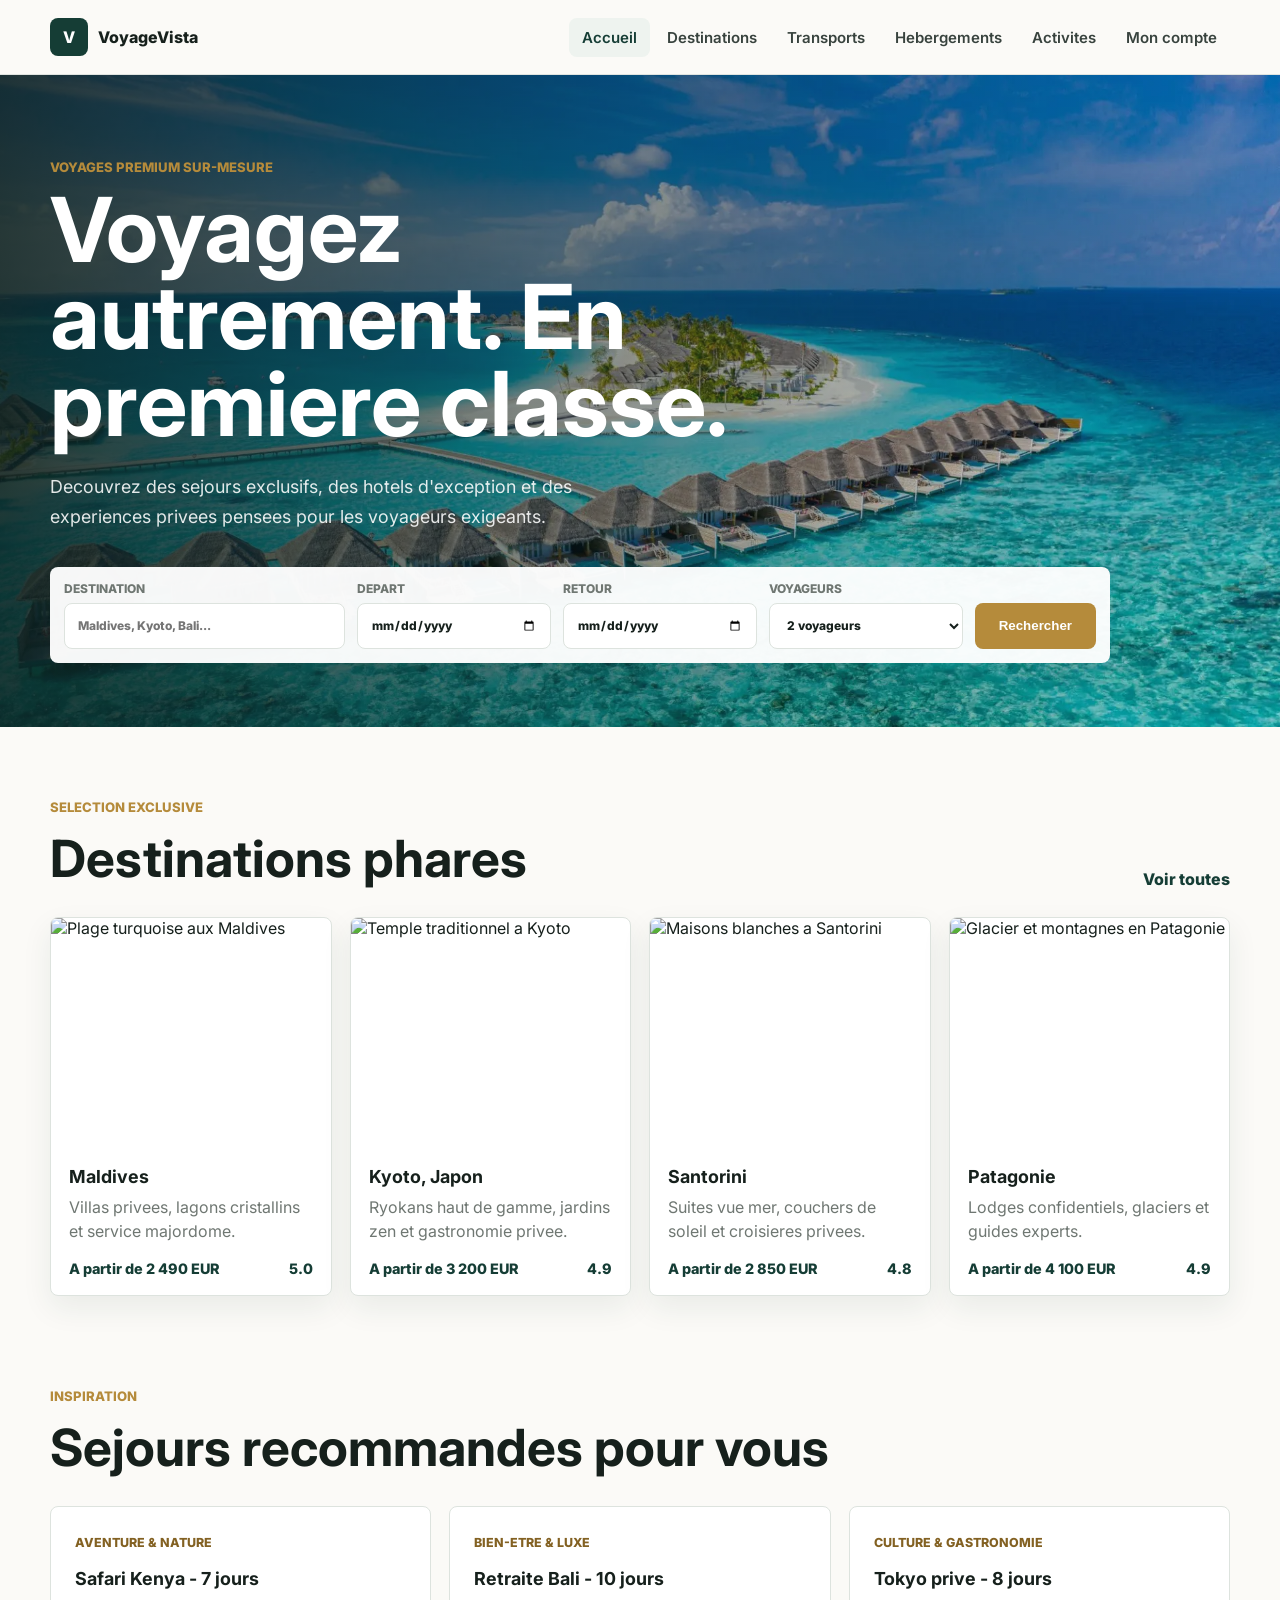
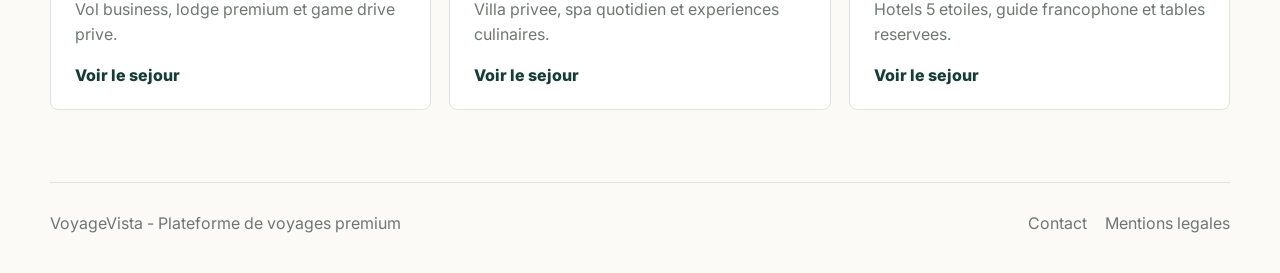
==== index.html @ 7d40e05d "frontend" ====
<!DOCTYPE html>
<html lang="fr">
<head>
  <meta charset="UTF-8">
  <meta name="viewport" content="width=device-width, initial-scale=1.0">
  <title>VoyageVista - Voyages premium</title>
  <link rel="preconnect" href="https://fonts.googleapis.com">
  <link rel="preconnect" href="https://fonts.gstatic.com" crossorigin>
  <link href="https://fonts.googleapis.com/css2?family=Inter:wght@400;500;600;700;800&display=swap" rel="stylesheet">
  <link rel="stylesheet" href="css/style.css">
</head>
<body>
  <header class="site-header">
    <nav class="navbar" aria-label="Navigation principale">
      <a class="brand" href="index.html" aria-label="Accueil VoyageVista">
        <span class="brand-mark">V</span>
        <span>VoyageVista</span>
      </a>

      <button class="menu-toggle" type="button" aria-label="Ouvrir le menu" aria-expanded="false">
        <span></span>
        <span></span>
        <span></span>
      </button>

      <ul class="nav-links">
        <li><a href="index.html" class="active">Accueil</a></li>
        <li><a href="pages/destinations.html">Destinations</a></li>
        <li><a href="pages/transports.html">Transports</a></li>
        <li><a href="pages/hebergements.html">Hebergements</a></li>
        <li><a href="pages/activites.html">Activites</a></li>
        <li><a href="pages/compte.html">Mon compte</a></li>
      </ul>
    </nav>
  </header>

  <main>
    <section class="hero" aria-labelledby="hero-title">
      <div class="hero-overlay"></div>
      <div class="hero-content">
        <p class="eyebrow">Voyages premium sur-mesure</p>
        <h1 id="hero-title">Voyagez autrement. En premiere classe.</h1>
        <p class="hero-text">
          Decouvrez des sejours exclusifs, des hotels d'exception et des experiences privees pensees pour les voyageurs exigeants.
        </p>

        <form class="search-panel" action="pages/destinations.html" method="get">
          <label>
            <span>Destination</span>
            <input type="search" name="destination" placeholder="Maldives, Kyoto, Bali..." autocomplete="off">
          </label>
          <label>
            <span>Depart</span>
            <input type="date" name="depart">
          </label>
          <label>
            <span>Retour</span>
            <input type="date" name="retour">
          </label>
          <label>
            <span>Voyageurs</span>
            <select name="voyageurs">
              <option>1 voyageur</option>
              <option selected>2 voyageurs</option>
              <option>3 voyageurs</option>
              <option>4 voyageurs</option>
            </select>
          </label>
          <button class="btn-primary" type="submit">Rechercher</button>
        </form>
      </div>
    </section>

    <section class="section destinations-preview" aria-labelledby="destinations-title">
      <div class="section-heading">
        <div>
          <p class="eyebrow">Selection exclusive</p>
          <h2 id="destinations-title">Destinations phares</h2>
        </div>
        <a class="text-link" href="pages/destinations.html">Voir toutes</a>
      </div>

      <div class="destination-grid">
        <article class="destination-card">
          <img src="https://images.unsplash.com/photo-1514282401047-d79a71a590e8?auto=format&fit=crop&w=900&q=80" alt="Plage turquoise aux Maldives">
          <div class="card-content">
            <h3>Maldives</h3>
            <p>Villas privees, lagons cristallins et service majordome.</p>
            <div class="card-meta">
              <span>A partir de 2 490 EUR</span>
              <span>5.0</span>
            </div>
          </div>
        </article>

        <article class="destination-card">
          <img src="https://images.unsplash.com/photo-1493976040374-85c8e12f0c0e?auto=format&fit=crop&w=900&q=80" alt="Temple traditionnel a Kyoto">
          <div class="card-content">
            <h3>Kyoto, Japon</h3>
            <p>Ryokans haut de gamme, jardins zen et gastronomie privee.</p>
              <div class="card-meta">
              <span>A partir de 3 200 EUR</span>
              <span>4.9</span>
            </div>
          </div>
        </article>

        <article class="destination-card">
          <img src="https://images.unsplash.com/photo-1570077188670-e3a8d69ac5ff?auto=format&fit=crop&w=900&q=80" alt="Maisons blanches a Santorini">
          <div class="card-content">
            <h3>Santorini</h3>
            <p>Suites vue mer, couchers de soleil et croisieres privees.</p>
            <div class="card-meta">
              <span>A partir de 2 850 EUR</span>
              <span>4.8</span>
            </div>
          </div>
        </article>

        <article class="destination-card">
          <img src="https://images.unsplash.com/photo-1736390739590-72fccb016af0?auto=format&fit=crop&w=900&q=80" alt="Glacier et montagnes en Patagonie">
          <div class="card-content">
            <h3>Patagonie</h3>
            <p>Lodges confidentiels, glaciers et guides experts.</p>
            <div class="card-meta">
              <span>A partir de 4 100 EUR</span>
              <span>4.9</span>
            </div>
          </div>
        </article>
      </div>
    </section>

    <section class="section stays-section" aria-labelledby="stays-title">
      <div class="section-heading">
        <div>
          <p class="eyebrow">Inspiration</p>
          <h2 id="stays-title">Sejours recommandes pour vous</h2>
        </div>
      </div>

      <div class="stay-list">
        <article class="stay-item">
          <span class="stay-tag">Aventure & nature</span>
          <h3>Safari Kenya - 7 jours</h3>
          <p>Vol business, lodge premium et game drive prive.</p>
          <a href="pages/destinations.html">Voir le sejour</a>
        </article>
        <article class="stay-item">
          <span class="stay-tag">Bien-etre & luxe</span>
          <h3>Retraite Bali - 10 jours</h3>
          <p>Villa privee, spa quotidien et experiences culinaires.</p>
          <a href="pages/destinations.html">Voir le sejour</a>
        </article>
        <article class="stay-item">
          <span class="stay-tag">Culture & gastronomie</span>
          <h3>Tokyo prive - 8 jours</h3>
          <p>Hotels 5 etoiles, guide francophone et tables reservees.</p>
          <a href="pages/destinations.html">Voir le sejour</a>
        </article>
      </div>
    </section>
  </main>

  <footer class="site-footer">
    <p>VoyageVista - Plateforme de voyages premium</p>
    <div>
      <a href="#">Contact</a>
      <a href="#">Mentions legales</a>
    </div>
  </footer>

  <script src="js/script.js"></script>
</body>
</html>
---- css/style.css ----
:root {
  --ink: #16201c;
  --muted: #6f7772;
  --line: #dde3de;
  --paper: #fbfaf7;
  --white: #ffffff;
  --gold: #b58b3b;
  --gold-dark: #836122;
  --forest: #153d35;
  --mist: #eef3ef;
  --shadow: 0 18px 50px rgba(16, 35, 29, 0.16);
}

* {
  box-sizing: border-box;
}

body {
  margin: 0;
  font-family: "Inter", Arial, sans-serif;
  color: var(--ink);
  background: var(--paper);
}

a {
  color: inherit;
  text-decoration: none;
}

img {
  display: block;
  width: 100%;
}

.site-header {
  position: sticky;
  top: 0;
  z-index: 20;
  background: rgba(251, 250, 247, 0.92);
  border-bottom: 1px solid rgba(221, 227, 222, 0.9);
  backdrop-filter: blur(16px);
}

.navbar {
  width: min(1180px, calc(100% - 32px));
  min-height: 74px;
  margin: 0 auto;
  display: flex;
  align-items: center;
  justify-content: space-between;
  gap: 24px;
}

.brand {
  display: inline-flex;
  align-items: center;
  gap: 10px;
  font-weight: 800;
  letter-spacing: 0;
}

.brand-mark {
  width: 38px;
  height: 38px;
  display: grid;
  place-items: center;
  color: var(--white);
  background: var(--forest);
  border-radius: 8px;
}

.nav-links {
  display: flex;
  align-items: center;
  gap: 4px;
  margin: 0;
  padding: 0;
  list-style: none;
}

.nav-links a {
  display: block;
  padding: 10px 13px;
  border-radius: 8px;
  color: #38433e;
  font-size: 0.94rem;
  font-weight: 600;
}

.nav-links a:hover,
.nav-links a.active {
  color: var(--forest);
  background: var(--mist);
}

.menu-toggle {
  display: none;
  width: 42px;
  height: 42px;
  border: 1px solid var(--line);
  border-radius: 8px;
  background: var(--white);
}

.menu-toggle span {
  display: block;
  width: 18px;
  height: 2px;
  margin: 4px auto;
  background: var(--ink);
}

.hero {
  position: relative;
  min-height: 650px;
  display: flex;
  align-items: center;
  overflow: hidden;
  background:
    linear-gradient(90deg, rgba(12, 31, 27, 0.86), rgba(12, 31, 27, 0.44), rgba(12, 31, 27, 0.12)),
    url("../images/hero-voyagevista.png") center/cover;
}

.hero-content {
  position: relative;
  width: min(1180px, calc(100% - 32px));
  margin: 0 auto;
  padding: 84px 0 64px;
  color: var(--white);
}

.eyebrow {
  margin: 0 0 12px;
  color: var(--gold);
  font-size: 0.82rem;
  font-weight: 800;
  text-transform: uppercase;
  letter-spacing: 0;
}

.hero h1 {
  max-width: 760px;
  margin: 0;
  font-size: clamp(2.6rem, 7vw, 5.8rem);
  line-height: 0.97;
  letter-spacing: 0;
}

.hero-text {
  max-width: 610px;
  margin: 24px 0 34px;
  color: rgba(255, 255, 255, 0.88);
  font-size: 1.12rem;
  line-height: 1.7;
}

.search-panel {
  width: min(1060px, 100%);
  display: grid;
  grid-template-columns: 1.45fr 1fr 1fr 1fr auto;
  gap: 12px;
  padding: 14px;
  background: rgba(255, 255, 255, 0.96);
  border-radius: 8px;
  box-shadow: var(--shadow);
}

.search-panel label {
  display: grid;
  gap: 7px;
  color: var(--muted);
  font-size: 0.75rem;
  font-weight: 800;
  text-transform: uppercase;
  letter-spacing: 0;
}

.search-panel input,
.search-panel select {
  width: 100%;
  min-height: 46px;
  border: 1px solid var(--line);
  border-radius: 8px;
  padding: 0 13px;
  color: var(--ink);
  background: var(--white);
  font: inherit;
}

.btn-primary {
  align-self: end;
  min-height: 46px;
  border: 0;
  border-radius: 8px;
  padding: 0 24px;
  color: var(--white);
  background: var(--gold);
  font-weight: 800;
  cursor: pointer;
}

.btn-primary:hover {
  background: var(--gold-dark);
}

.section {
  width: min(1180px, calc(100% - 32px));
  margin: 0 auto;
  padding: 72px 0;
}

.section-heading {
  display: flex;
  align-items: end;
  justify-content: space-between;
  gap: 20px;
  margin-bottom: 28px;
}

.section-heading h2 {
  margin: 0;
  font-size: clamp(2rem, 4vw, 3.2rem);
  letter-spacing: 0;
}

.text-link {
  color: var(--forest);
  font-weight: 800;
}

.destination-grid {
  display: grid;
  grid-template-columns: repeat(4, minmax(0, 1fr));
  gap: 18px;
}

.destination-card {
  overflow: hidden;
  border: 1px solid var(--line);
  border-radius: 8px;
  background: var(--white);
  box-shadow: 0 12px 30px rgba(21, 61, 53, 0.08);
}

.destination-card img {
  height: 230px;
  object-fit: cover;
}

.card-content {
  padding: 18px;
}

.card-content h3,
.stay-item h3 {
  margin: 0 0 8px;
  font-size: 1.12rem;
}

.card-content p,
.stay-item p {
  margin: 0;
  color: var(--muted);
  line-height: 1.55;
}

.card-meta {
  display: flex;
  justify-content: space-between;
  gap: 12px;
  margin-top: 16px;
  color: var(--forest);
  font-size: 0.9rem;
  font-weight: 800;
}

.stays-section {
  padding-top: 20px;
}

.stay-list {
  display: grid;
  grid-template-columns: repeat(3, minmax(0, 1fr));
  gap: 18px;
}

.stay-item {
  padding: 24px;
  border: 1px solid var(--line);
  border-radius: 8px;
  background: var(--white);
}

.stay-tag {
  display: inline-block;
  margin-bottom: 18px;
  color: var(--gold-dark);
  font-size: 0.78rem;
  font-weight: 800;
  text-transform: uppercase;
}

.stay-item a {
  display: inline-block;
  margin-top: 18px;
  color: var(--forest);
  font-weight: 800;
}

.site-footer {
  width: min(1180px, calc(100% - 32px));
  margin: 0 auto;
  padding: 30px 0 40px;
  display: flex;
  justify-content: space-between;
  gap: 20px;
  color: var(--muted);
  border-top: 1px solid var(--line);
}

.site-footer p {
  margin: 0;
}

.site-footer div {
  display: flex;
  gap: 18px;
}

.page-hero {
  width: min(1180px, calc(100% - 32px));
  margin: 0 auto;
  padding: 64px 0 34px;
}

.compact-hero {
  display: grid;
  grid-template-columns: minmax(0, 1fr) minmax(320px, 420px);
  align-items: end;
  gap: 36px;
}

.page-hero h1 {
  max-width: 780px;
  margin: 0;
  font-size: clamp(2.4rem, 5vw, 4.8rem);
  line-height: 1;
}

.page-hero p:not(.eyebrow) {
  max-width: 650px;
  margin: 18px 0 0;
  color: var(--muted);
  font-size: 1.05rem;
  line-height: 1.7;
}

.mini-search {
  display: grid;
  gap: 12px;
  padding: 14px;
  border: 1px solid var(--line);
  border-radius: 8px;
  background: var(--white);
  box-shadow: 0 12px 30px rgba(21, 61, 53, 0.08);
}

.mini-search label,
.sort-select {
  display: grid;
  gap: 7px;
  color: var(--muted);
  font-size: 0.75rem;
  font-weight: 800;
  text-transform: uppercase;
}

.mini-search input,
.sort-select select {
  min-height: 46px;
  border: 1px solid var(--line);
  border-radius: 8px;
  padding: 0 13px;
  color: var(--ink);
  background: var(--white);
  font: inherit;
}

.catalog-layout {
  width: min(1180px, calc(100% - 32px));
  margin: 0 auto;
  padding: 34px 0 72px;
  display: grid;
  grid-template-columns: 280px minmax(0, 1fr);
  gap: 26px;
  align-items: start;
}

.filters-panel {
  position: sticky;
  top: 94px;
  padding: 22px;
  border: 1px solid var(--line);
  border-radius: 8px;
  background: var(--white);
}

.filters-title {
  display: flex;
  align-items: center;
  justify-content: space-between;
  gap: 12px;
  margin-bottom: 20px;
}

.filters-title h2 {
  margin: 0;
  font-size: 1.25rem;
}

.filters-title button {
  border: 0;
  color: var(--gold-dark);
  background: transparent;
  font-weight: 800;
  cursor: pointer;
}

.filter-group {
  padding: 18px 0;
  border-top: 1px solid var(--line);
}

.filter-group h3 {
  margin: 0 0 12px;
  font-size: 0.9rem;
}

.filter-group label {
  display: flex;
  align-items: center;
  gap: 9px;
  min-height: 34px;
  color: var(--muted);
  font-weight: 600;
}

.filter-group input {
  accent-color: var(--forest);
}

.results-toolbar {
  display: flex;
  align-items: end;
  justify-content: space-between;
  gap: 18px;
  margin-bottom: 22px;
}

.results-toolbar h2 {
  margin: 0;
  font-size: clamp(1.8rem, 4vw, 3rem);
}

.featured-destination {
  display: grid;
  grid-template-columns: minmax(0, 0.95fr) minmax(300px, 0.7fr);
  overflow: hidden;
  margin-bottom: 22px;
  border: 1px solid var(--line);
  border-radius: 8px;
  background: var(--white);
  box-shadow: var(--shadow);
}

.featured-image,
.featured-photo,
.catalog-visual {
  min-height: 260px;
  background:
    linear-gradient(135deg, rgba(21, 61, 53, 0.08), rgba(181, 139, 59, 0.18)),
    url("../images/hero-voyagevista.png") center/cover;
}

.featured-photo {
  width: 100%;
  height: 100%;
  object-fit: cover;
}

.featured-content {
  padding: 32px;
}

.featured-content h3 {
  margin: 0 0 12px;
  font-size: clamp(1.8rem, 3vw, 2.6rem);
}

.featured-content p {
  margin: 0;
  color: var(--muted);
  line-height: 1.65;
}

.feature-details {
  display: flex;
  flex-wrap: wrap;
  gap: 10px;
  margin: 22px 0;
}

.feature-details span {
  padding: 8px 10px;
  border-radius: 8px;
  color: var(--forest);
  background: var(--mist);
  font-size: 0.85rem;
  font-weight: 800;
}

.btn-secondary {
  display: inline-flex;
  align-items: center;
  justify-content: center;
  min-height: 44px;
  padding: 0 18px;
  border: 1px solid var(--forest);
  border-radius: 8px;
  color: var(--forest);
  font-weight: 800;
}

.catalog-grid {
  display: grid;
  grid-template-columns: repeat(3, minmax(0, 1fr));
  gap: 18px;
}

.catalog-card {
  overflow: hidden;
  border: 1px solid var(--line);
  border-radius: 8px;
  background: var(--white);
}

.catalog-visual,
.catalog-photo {
  min-height: 180px;
}

.catalog-photo {
  width: 100%;
  height: 180px;
  object-fit: cover;
}

.catalog-card-body {
  padding: 18px;
}

.rating {
  margin-bottom: 10px;
  color: var(--gold-dark);
  font-size: 0.82rem;
  font-weight: 800;
}

.catalog-card h3 {
  margin: 0 0 8px;
  font-size: 1.12rem;
}

.catalog-card p {
  margin: 0;
  min-height: 72px;
  color: var(--muted);
  line-height: 1.55;
}

.catalog-card a {
  display: inline-block;
  margin-top: 16px;
  color: var(--forest);
  font-weight: 800;
}

.pagination {
  display: flex;
  justify-content: center;
  gap: 8px;
  margin-top: 30px;
}

.pagination button {
  min-width: 42px;
  min-height: 42px;
  border: 1px solid var(--line);
  border-radius: 8px;
  color: var(--ink);
  background: var(--white);
  font-weight: 800;
  cursor: pointer;
}

.pagination button.active,
.pagination button:hover {
  color: var(--white);
  border-color: var(--forest);
  background: var(--forest);
}

.detail-hero {
  min-height: 520px;
  display: flex;
  align-items: end;
  background:
    linear-gradient(90deg, rgba(12, 31, 27, 0.84), rgba(12, 31, 27, 0.46), rgba(12, 31, 27, 0.14)),
    url("https://images.unsplash.com/photo-1769389352398-f7b694034eb5?auto=format&fit=crop&w=1800&q=80") center/cover;
}

.detail-hero-copy {
  width: min(1180px, calc(100% - 32px));
  margin: 0 auto;
  padding: 90px 0 58px;
  color: var(--white);
}

.breadcrumb {
  display: inline-block;
  margin-bottom: 26px;
  color: rgba(255, 255, 255, 0.82);
  font-weight: 700;
}

.detail-hero h1 {
  max-width: 780px;
  margin: 0;
  font-size: clamp(2.6rem, 6vw, 5.2rem);
  line-height: 0.98;
}

.detail-hero p:not(.eyebrow) {
  max-width: 650px;
  margin: 22px 0 0;
  color: rgba(255, 255, 255, 0.88);
  font-size: 1.08rem;
  line-height: 1.7;
}

.hero-badges {
  display: flex;
  flex-wrap: wrap;
  gap: 10px;
  margin-top: 28px;
}

.hero-badges span {
  padding: 9px 12px;
  border: 1px solid rgba(255, 255, 255, 0.22);
  border-radius: 8px;
  color: var(--white);
  background: rgba(255, 255, 255, 0.12);
  font-size: 0.9rem;
  font-weight: 800;
  backdrop-filter: blur(10px);
}

.detail-layout {
  width: min(1180px, calc(100% - 32px));
  margin: 0 auto;
  padding: 42px 0 78px;
  display: grid;
  grid-template-columns: minmax(0, 1fr) 340px;
  gap: 28px;
  align-items: start;
}

.detail-main {
  display: grid;
  gap: 28px;
}

.gallery-grid {
  display: grid;
  grid-template-columns: 1.4fr 0.8fr;
  grid-template-rows: repeat(2, 210px);
  gap: 12px;
}

.gallery-grid img {
  height: 100%;
  object-fit: cover;
  border-radius: 8px;
}

.gallery-large {
  grid-row: 1 / 3;
}

.detail-section {
  padding: 30px;
  border: 1px solid var(--line);
  border-radius: 8px;
  background: var(--white);
}

.detail-section h2 {
  margin: 0 0 14px;
  font-size: clamp(1.7rem, 3vw, 2.5rem);
}

.detail-section > p:not(.eyebrow) {
  margin: 0;
  color: var(--muted);
  line-height: 1.75;
}

.included-grid,
.option-grid {
  display: grid;
  grid-template-columns: repeat(3, minmax(0, 1fr));
  gap: 14px;
}

.included-grid article,
.option-card {
  padding: 18px;
  border: 1px solid var(--line);
  border-radius: 8px;
  background: var(--paper);
}

.included-grid h3,
.option-card h3 {
  margin: 0 0 8px;
  font-size: 1rem;
}

.included-grid p,
.option-card p {
  margin: 0;
  color: var(--muted);
  line-height: 1.55;
}

.timeline {
  display: grid;
  gap: 12px;
}

.timeline div {
  display: grid;
  grid-template-columns: 120px minmax(0, 1fr);
  gap: 18px;
  padding: 16px 0;
  border-top: 1px solid var(--line);
}

.timeline span,
.option-card span {
  color: var(--gold-dark);
  font-size: 0.82rem;
  font-weight: 800;
  text-transform: uppercase;
}

.timeline p {
  margin: 0;
  color: var(--muted);
  line-height: 1.55;
}

.booking-panel {
  position: sticky;
  top: 94px;
  padding: 24px;
  border: 1px solid var(--line);
  border-radius: 8px;
  background: var(--white);
  box-shadow: var(--shadow);
}

.booking-panel h2 {
  margin: 0 0 18px;
  font-size: 1.6rem;
}

.price-box {
  display: grid;
  gap: 4px;
  margin-bottom: 22px;
  padding: 18px;
  border-radius: 8px;
  color: var(--forest);
  background: var(--mist);
}

.price-box span {
  color: var(--muted);
  font-size: 0.85rem;
  font-weight: 700;
}

.price-box strong {
  font-size: 2rem;
}

.booking-form {
  display: grid;
  gap: 14px;
}

.booking-form label {
  display: grid;
  gap: 7px;
  color: var(--muted);
  font-size: 0.75rem;
  font-weight: 800;
  text-transform: uppercase;
}

.booking-form input,
.booking-form select {
  min-height: 46px;
  border: 1px solid var(--line);
  border-radius: 8px;
  padding: 0 13px;
  color: var(--ink);
  background: var(--white);
  font: inherit;
}

.booking-note {
  margin-top: 18px;
  padding-top: 18px;
  border-top: 1px solid var(--line);
}

.booking-note strong {
  color: var(--forest);
}

.booking-note p {
  margin: 8px 0 0;
  color: var(--muted);
  line-height: 1.55;
}

.transport-hero {
  min-height: 460px;
  display: flex;
  align-items: center;
  background:
    linear-gradient(90deg, rgba(12, 31, 27, 0.86), rgba(12, 31, 27, 0.42), rgba(12, 31, 27, 0.08)),
    url("https://images.unsplash.com/photo-1436491865332-7a61a109cc05?auto=format&fit=crop&w=1800&q=80") center/cover;
}

.transport-hero-copy {
  width: min(1180px, calc(100% - 32px));
  margin: 0 auto;
  color: var(--white);
}

.transport-hero h1 {
  max-width: 780px;
  margin: 0;
  font-size: clamp(2.5rem, 6vw, 5rem);
  line-height: 0.98;
}

.transport-hero p:not(.eyebrow) {
  max-width: 640px;
  margin: 22px 0 0;
  color: rgba(255, 255, 255, 0.88);
  font-size: 1.08rem;
  line-height: 1.7;
}

.transport-search-section {
  width: min(1180px, calc(100% - 32px));
  margin: -42px auto 0;
  position: relative;
  z-index: 2;
}

.transport-search {
  display: grid;
  grid-template-columns: repeat(5, minmax(0, 1fr)) auto;
  gap: 12px;
  padding: 14px;
  border: 1px solid var(--line);
  border-radius: 8px;
  background: rgba(255, 255, 255, 0.98);
  box-shadow: var(--shadow);
}

.transport-search label {
  display: grid;
  gap: 7px;
  color: var(--muted);
  font-size: 0.75rem;
  font-weight: 800;
  text-transform: uppercase;
}

.transport-search input,
.transport-search select {
  min-height: 46px;
  border: 1px solid var(--line);
  border-radius: 8px;
  padding: 0 13px;
  color: var(--ink);
  background: var(--white);
  font: inherit;
}

.transport-layout {
  width: min(1180px, calc(100% - 32px));
  margin: 0 auto;
  padding: 54px 0 78px;
  display: grid;
  grid-template-columns: 280px minmax(0, 1fr);
  gap: 26px;
  align-items: start;
}

.transport-card {
  display: grid;
  grid-template-columns: minmax(0, 1fr) 230px;
  gap: 24px;
  align-items: center;
  margin-bottom: 16px;
  padding: 24px;
  border: 1px solid var(--line);
  border-radius: 8px;
  background: var(--white);
}

.transport-card.recommended {
  border-color: rgba(181, 139, 59, 0.55);
  box-shadow: var(--shadow);
}

.transport-main h3 {
  margin: 0 0 10px;
  font-size: 1.45rem;
}

.transport-main p {
  margin: 0;
  color: var(--muted);
  line-height: 1.55;
}

.route-line {
  display: grid;
  grid-template-columns: 1fr auto 1fr;
  align-items: center;
  gap: 14px;
  margin-top: 22px;
  color: var(--forest);
  font-weight: 800;
}

.route-line strong {
  padding: 8px 12px;
  border-radius: 8px;
  background: var(--mist);
  font-size: 0.9rem;
}

.route-line span:last-child {
  text-align: right;
}

.transport-side {
  display: grid;
  gap: 12px;
  justify-items: end;
  text-align: right;
}

.transport-side strong {
  color: var(--forest);
  font-size: 1.8rem;
}

.transport-type {
  color: var(--muted);
  font-weight: 800;
}

.experience-hero,
.account-hero {
  min-height: 430px;
  display: flex;
  align-items: center;
}

.experience-hero {
  background:
    linear-gradient(90deg, rgba(12, 31, 27, 0.86), rgba(12, 31, 27, 0.36), rgba(12, 31, 27, 0.08)),
    url("https://images.unsplash.com/photo-1414235077428-338989a2e8c0?auto=format&fit=crop&w=1800&q=80") center/cover;
}

.account-hero {
  background:
    linear-gradient(90deg, rgba(12, 31, 27, 0.88), rgba(12, 31, 27, 0.48), rgba(12, 31, 27, 0.12)),
    url("https://images.unsplash.com/photo-1497366754035-f200968a6e72?auto=format&fit=crop&w=1800&q=80") center/cover;
}

.experience-hero-copy,
.account-hero > div {
  width: min(1180px, calc(100% - 32px));
  margin: 0 auto;
  color: var(--white);
}

.experience-hero h1,
.account-hero h1 {
  max-width: 790px;
  margin: 0;
  font-size: clamp(2.5rem, 6vw, 5rem);
  line-height: 0.98;
}

.experience-hero p:not(.eyebrow),
.account-hero p:not(.eyebrow) {
  max-width: 640px;
  margin: 22px 0 0;
  color: rgba(255, 255, 255, 0.88);
  font-size: 1.08rem;
  line-height: 1.7;
}

.experience-grid {
  display: grid;
  grid-template-columns: repeat(3, minmax(0, 1fr));
  gap: 18px;
}

.experience-card {
  overflow: hidden;
  border: 1px solid var(--line);
  border-radius: 8px;
  background: var(--white);
}

.experience-card img {
  height: 190px;
  object-fit: cover;
}

.experience-card div {
  padding: 18px;
}

.experience-card h3 {
  margin: 0 0 8px;
  font-size: 1.15rem;
}

.experience-card p {
  margin: 0 0 16px;
  color: var(--muted);
  line-height: 1.55;
}

.experience-card strong {
  color: var(--forest);
  font-size: 1.25rem;
}

.large-experience {
  grid-column: span 2;
  display: grid;
  grid-template-columns: minmax(0, 1.05fr) minmax(280px, 0.8fr);
}

.large-experience img {
  height: 100%;
}

.role-section {
  width: min(1180px, calc(100% - 32px));
  margin: -54px auto 0;
  position: relative;
  z-index: 2;
  display: grid;
  grid-template-columns: repeat(3, minmax(0, 1fr));
  gap: 18px;
}

.role-card {
  padding: 24px;
  border: 1px solid var(--line);
  border-radius: 8px;
  background: var(--white);
  box-shadow: 0 12px 30px rgba(21, 61, 53, 0.08);
}

.role-card.selected {
  border-color: rgba(181, 139, 59, 0.65);
  box-shadow: var(--shadow);
}

.role-card span,
.dashboard-card span {
  color: var(--gold-dark);
  font-size: 0.78rem;
  font-weight: 800;
  text-transform: uppercase;
}

.role-card h2 {
  margin: 12px 0 8px;
  font-size: 1.3rem;
}

.role-card p {
  margin: 0;
  color: var(--muted);
  line-height: 1.55;
}

.account-layout {
  width: min(1180px, calc(100% - 32px));
  margin: 0 auto;
  padding: 50px 0 78px;
  display: grid;
  grid-template-columns: 340px minmax(0, 1fr);
  gap: 28px;
  align-items: start;
}

.login-panel {
  position: sticky;
  top: 94px;
  display: grid;
  gap: 14px;
  padding: 24px;
  border: 1px solid var(--line);
  border-radius: 8px;
  background: var(--white);
  box-shadow: var(--shadow);
}

.login-panel h2 {
  margin: 0;
  font-size: 1.6rem;
}

.login-panel label {
  display: grid;
  gap: 7px;
  color: var(--muted);
  font-size: 0.75rem;
  font-weight: 800;
  text-transform: uppercase;
}

.login-panel input {
  min-height: 46px;
  border: 1px solid var(--line);
  border-radius: 8px;
  padding: 0 13px;
  color: var(--ink);
  background: var(--white);
  font: inherit;
}

.login-panel a {
  color: var(--forest);
  font-weight: 800;
  text-align: center;
}

.dashboard-grid {
  display: grid;
  grid-template-columns: repeat(2, minmax(0, 1fr));
  gap: 18px;
}

.dashboard-card,
.management-grid article {
  padding: 22px;
  border: 1px solid var(--line);
  border-radius: 8px;
  background: var(--white);
}

.dashboard-card h3 {
  margin: 12px 0 8px;
  font-size: 1.45rem;
}

.dashboard-card p,
.management-grid p {
  margin: 0;
  color: var(--muted);
  line-height: 1.55;
}

.management-grid {
  display: grid;
  grid-template-columns: repeat(2, minmax(0, 1fr));
  gap: 18px;
  margin-top: 18px;
}

.management-grid h3 {
  margin: 0 0 8px;
}

.management-grid a {
  display: inline-block;
  margin-top: 16px;
  color: var(--forest);
  font-weight: 800;
}

@media (max-width: 980px) {
  .menu-toggle {
    display: block;
  }

  .nav-links {
    position: absolute;
    top: 74px;
    left: 16px;
    right: 16px;
    display: none;
    flex-direction: column;
    align-items: stretch;
    padding: 10px;
    background: var(--white);
    border: 1px solid var(--line);
    border-radius: 8px;
    box-shadow: var(--shadow);
  }

  .nav-links.open {
    display: flex;
  }

  .search-panel {
    grid-template-columns: repeat(2, minmax(0, 1fr));
  }

  .btn-primary {
    grid-column: 1 / -1;
  }

  .destination-grid,
  .stay-list,
  .catalog-grid {
    grid-template-columns: repeat(2, minmax(0, 1fr));
  }

  .compact-hero,
  .catalog-layout,
  .featured-destination,
  .detail-layout,
  .transport-layout,
  .transport-card,
  .large-experience,
  .account-layout {
    grid-template-columns: 1fr;
  }

  .transport-search {
    grid-template-columns: repeat(2, minmax(0, 1fr));
  }

  .filters-panel,
  .booking-panel,
  .login-panel {
    position: static;
  }

  .included-grid,
  .option-grid,
  .role-section,
  .experience-grid {
    grid-template-columns: 1fr;
  }
}

@media (max-width: 640px) {
  .hero {
    min-height: 760px;
  }

  .hero h1 {
    font-size: 3rem;
  }

  .search-panel,
  .destination-grid,
  .stay-list,
  .catalog-grid,
  .dashboard-grid,
  .management-grid {
    grid-template-columns: 1fr;
  }

  .section-heading,
  .site-footer,
  .results-toolbar {
    align-items: flex-start;
    flex-direction: column;
  }

  .catalog-layout {
    width: min(100% - 24px, 1180px);
  }

  .featured-content {
    padding: 24px;
  }

  .detail-hero {
    min-height: 620px;
  }

  .gallery-grid {
    grid-template-columns: 1fr;
    grid-template-rows: none;
  }

  .gallery-grid img,
  .gallery-large {
    grid-row: auto;
    height: 230px;
  }

  .detail-section,
  .booking-panel {
    padding: 22px;
  }

  .timeline div {
    grid-template-columns: 1fr;
    gap: 8px;
  }

  .transport-hero {
    min-height: 560px;
  }

  .transport-search {
    grid-template-columns: 1fr;
  }

  .transport-side {
    justify-items: stretch;
    text-align: left;
  }

  .route-line {
    grid-template-columns: 1fr;
  }

  .route-line span:last-child {
    text-align: left;
  }
}
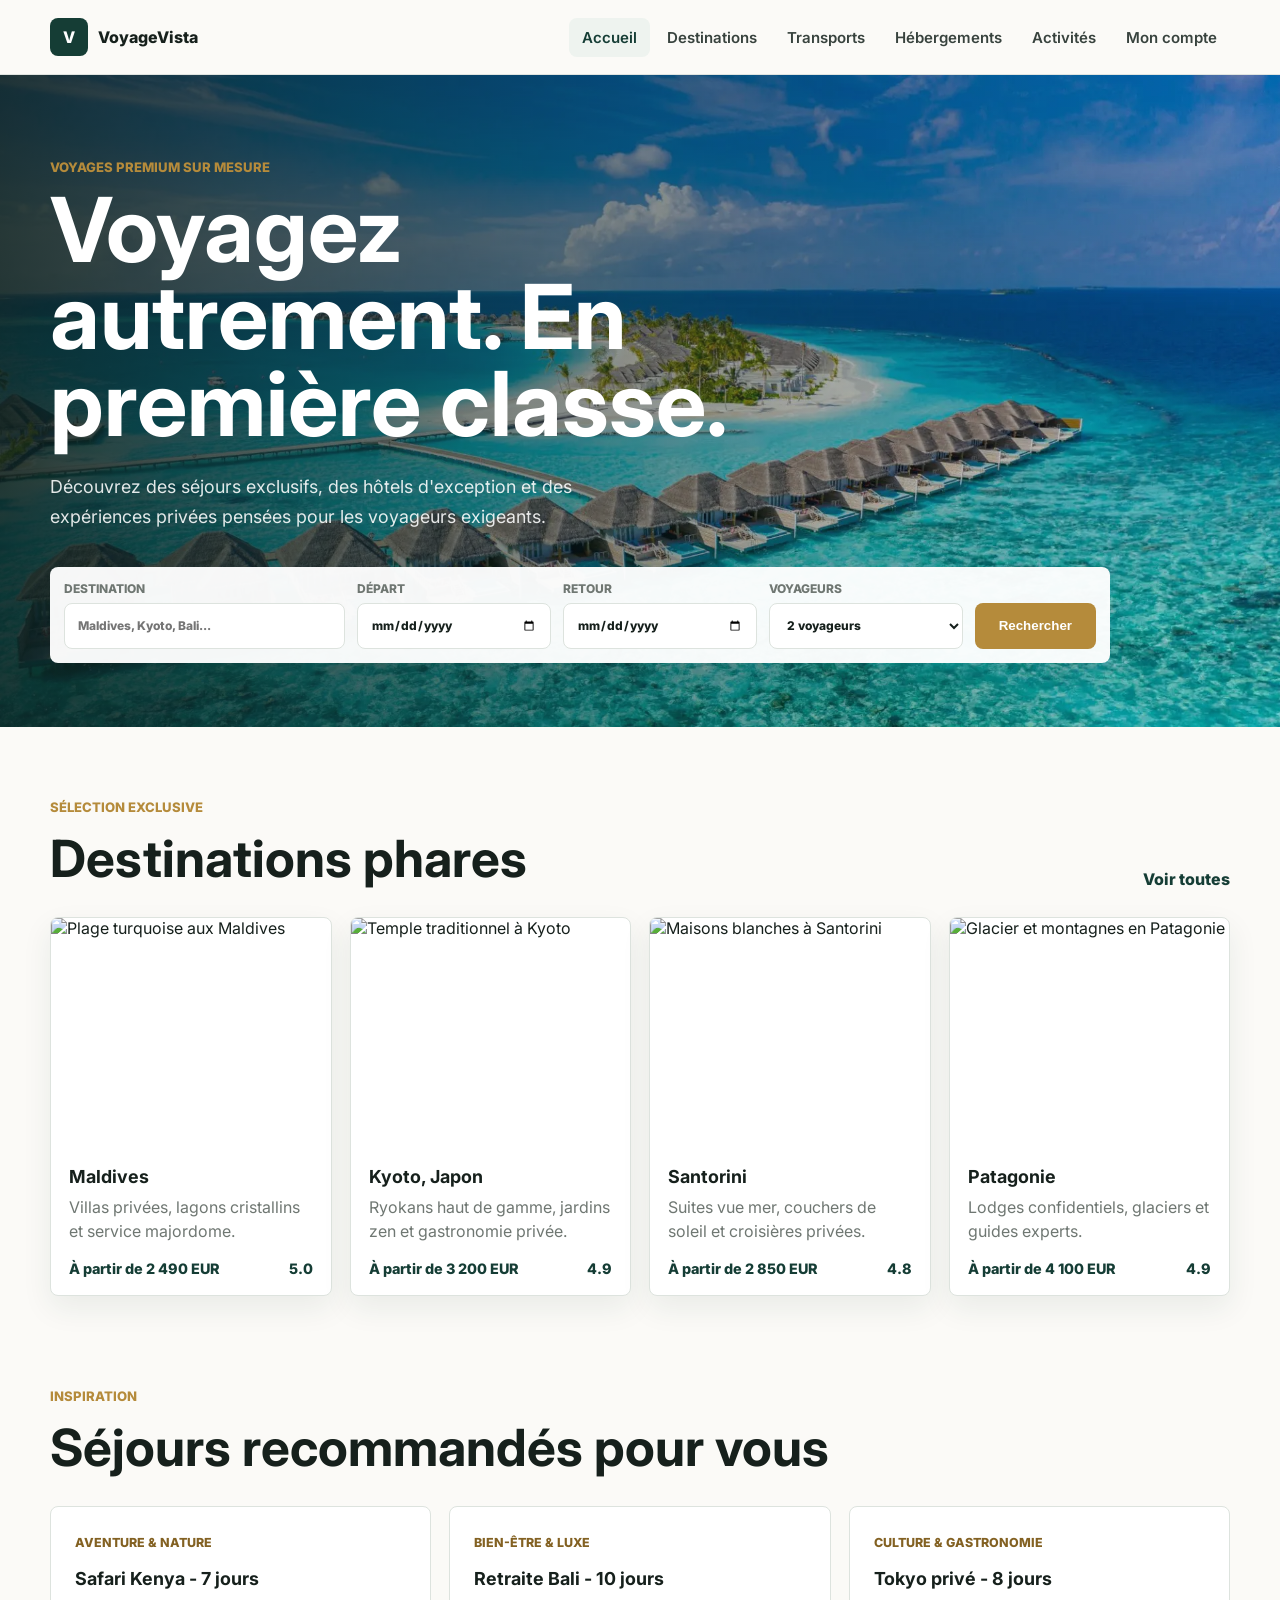
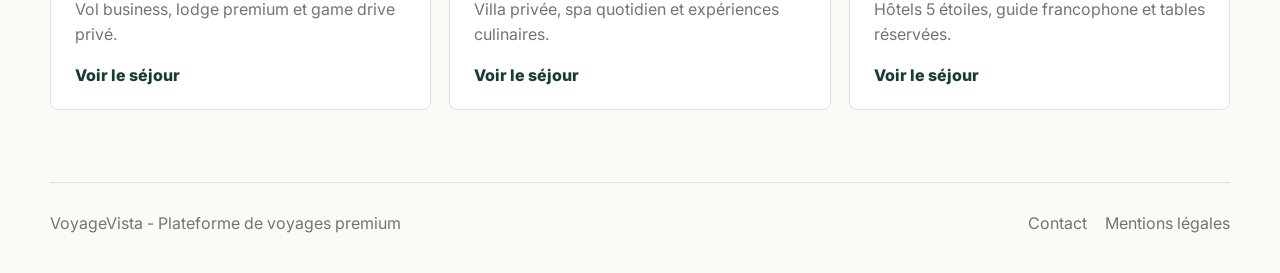
==== commit ef7566ef: "Update index.html rs" ====
--- a/index.html
+++ b/index.html
@@ -4,12 +4,18 @@
   <meta charset="UTF-8">
   <meta name="viewport" content="width=device-width, initial-scale=1.0">
   <title>VoyageVista - Voyages premium</title>
+
+  <!-- Polices Google Fonts -->
   <link rel="preconnect" href="https://fonts.googleapis.com">
   <link rel="preconnect" href="https://fonts.gstatic.com" crossorigin>
   <link href="https://fonts.googleapis.com/css2?family=Inter:wght@400;500;600;700;800&display=swap" rel="stylesheet">
+
+  <!-- Feuille de style principale -->
   <link rel="stylesheet" href="css/style.css">
 </head>
+
 <body>
+  <!-- En-tête du site avec navigation principale -->
   <header class="site-header">
     <nav class="navbar" aria-label="Navigation principale">
       <a class="brand" href="index.html" aria-label="Accueil VoyageVista">
@@ -27,36 +33,44 @@
         <li><a href="index.html" class="active">Accueil</a></li>
         <li><a href="pages/destinations.html">Destinations</a></li>
         <li><a href="pages/transports.html">Transports</a></li>
-        <li><a href="pages/hebergements.html">Hebergements</a></li>
-        <li><a href="pages/activites.html">Activites</a></li>
+        <li><a href="pages/hebergements.html">Hébergements</a></li>
+        <li><a href="pages/activites.html">Activités</a></li>
         <li><a href="pages/compte.html">Mon compte</a></li>
       </ul>
     </nav>
   </header>
 
   <main>
+    <!-- Section principale de présentation -->
     <section class="hero" aria-labelledby="hero-title">
       <div class="hero-overlay"></div>
+
       <div class="hero-content">
-        <p class="eyebrow">Voyages premium sur-mesure</p>
-        <h1 id="hero-title">Voyagez autrement. En premiere classe.</h1>
+        <p class="eyebrow">Voyages premium sur mesure</p>
+        <h1 id="hero-title">Voyagez autrement. En première classe.</h1>
+
         <p class="hero-text">
-          Decouvrez des sejours exclusifs, des hotels d'exception et des experiences privees pensees pour les voyageurs exigeants.
+          Découvrez des séjours exclusifs, des hôtels d'exception et des expériences privées
+          pensées pour les voyageurs exigeants.
         </p>
 
+        <!-- Formulaire de recherche rapide -->
         <form class="search-panel" action="pages/destinations.html" method="get">
           <label>
             <span>Destination</span>
             <input type="search" name="destination" placeholder="Maldives, Kyoto, Bali..." autocomplete="off">
           </label>
-          <label>
-            <span>Depart</span>
+
+          <label>
+            <span>Départ</span>
             <input type="date" name="depart">
           </label>
+
           <label>
             <span>Retour</span>
             <input type="date" name="retour">
           </label>
+
           <label>
             <span>Voyageurs</span>
             <select name="voyageurs">
@@ -66,52 +80,61 @@
               <option>4 voyageurs</option>
             </select>
           </label>
+
           <button class="btn-primary" type="submit">Rechercher</button>
         </form>
       </div>
     </section>
 
+    <!-- Aperçu des destinations principales -->
     <section class="section destinations-preview" aria-labelledby="destinations-title">
       <div class="section-heading">
         <div>
-          <p class="eyebrow">Selection exclusive</p>
+          <p class="eyebrow">Sélection exclusive</p>
           <h2 id="destinations-title">Destinations phares</h2>
         </div>
+
         <a class="text-link" href="pages/destinations.html">Voir toutes</a>
       </div>
 
       <div class="destination-grid">
         <article class="destination-card">
           <img src="https://images.unsplash.com/photo-1514282401047-d79a71a590e8?auto=format&fit=crop&w=900&q=80" alt="Plage turquoise aux Maldives">
+
           <div class="card-content">
             <h3>Maldives</h3>
-            <p>Villas privees, lagons cristallins et service majordome.</p>
-            <div class="card-meta">
-              <span>A partir de 2 490 EUR</span>
+            <p>Villas privées, lagons cristallins et service majordome.</p>
+
+            <div class="card-meta">
+              <span>À partir de 2 490 EUR</span>
               <span>5.0</span>
             </div>
           </div>
         </article>
 
         <article class="destination-card">
-          <img src="https://images.unsplash.com/photo-1493976040374-85c8e12f0c0e?auto=format&fit=crop&w=900&q=80" alt="Temple traditionnel a Kyoto">
+          <img src="https://images.unsplash.com/photo-1493976040374-85c8e12f0c0e?auto=format&fit=crop&w=900&q=80" alt="Temple traditionnel à Kyoto">
+
           <div class="card-content">
             <h3>Kyoto, Japon</h3>
-            <p>Ryokans haut de gamme, jardins zen et gastronomie privee.</p>
-              <div class="card-meta">
-              <span>A partir de 3 200 EUR</span>
+            <p>Ryokans haut de gamme, jardins zen et gastronomie privée.</p>
+
+            <div class="card-meta">
+              <span>À partir de 3 200 EUR</span>
               <span>4.9</span>
             </div>
           </div>
         </article>
 
         <article class="destination-card">
-          <img src="https://images.unsplash.com/photo-1570077188670-e3a8d69ac5ff?auto=format&fit=crop&w=900&q=80" alt="Maisons blanches a Santorini">
+          <img src="https://images.unsplash.com/photo-1570077188670-e3a8d69ac5ff?auto=format&fit=crop&w=900&q=80" alt="Maisons blanches à Santorini">
+
           <div class="card-content">
             <h3>Santorini</h3>
-            <p>Suites vue mer, couchers de soleil et croisieres privees.</p>
-            <div class="card-meta">
-              <span>A partir de 2 850 EUR</span>
+            <p>Suites vue mer, couchers de soleil et croisières privées.</p>
+
+            <div class="card-meta">
+              <span>À partir de 2 850 EUR</span>
               <span>4.8</span>
             </div>
           </div>
@@ -119,11 +142,13 @@
 
         <article class="destination-card">
           <img src="https://images.unsplash.com/photo-1736390739590-72fccb016af0?auto=format&fit=crop&w=900&q=80" alt="Glacier et montagnes en Patagonie">
+
           <div class="card-content">
             <h3>Patagonie</h3>
             <p>Lodges confidentiels, glaciers et guides experts.</p>
-            <div class="card-meta">
-              <span>A partir de 4 100 EUR</span>
+
+            <div class="card-meta">
+              <span>À partir de 4 100 EUR</span>
               <span>4.9</span>
             </div>
           </div>
@@ -131,11 +156,12 @@
       </div>
     </section>
 
+    <!-- Suggestions de séjours -->
     <section class="section stays-section" aria-labelledby="stays-title">
       <div class="section-heading">
         <div>
           <p class="eyebrow">Inspiration</p>
-          <h2 id="stays-title">Sejours recommandes pour vous</h2>
+          <h2 id="stays-title">Séjours recommandés pour vous</h2>
         </div>
       </div>
 
@@ -143,33 +169,38 @@
         <article class="stay-item">
           <span class="stay-tag">Aventure & nature</span>
           <h3>Safari Kenya - 7 jours</h3>
-          <p>Vol business, lodge premium et game drive prive.</p>
-          <a href="pages/destinations.html">Voir le sejour</a>
-        </article>
+          <p>Vol business, lodge premium et game drive privé.</p>
+          <a href="pages/destinations.html">Voir le séjour</a>
+        </article>
+
         <article class="stay-item">
-          <span class="stay-tag">Bien-etre & luxe</span>
+          <span class="stay-tag">Bien-être & luxe</span>
           <h3>Retraite Bali - 10 jours</h3>
-          <p>Villa privee, spa quotidien et experiences culinaires.</p>
-          <a href="pages/destinations.html">Voir le sejour</a>
-        </article>
+          <p>Villa privée, spa quotidien et expériences culinaires.</p>
+          <a href="pages/destinations.html">Voir le séjour</a>
+        </article>
+
         <article class="stay-item">
           <span class="stay-tag">Culture & gastronomie</span>
-          <h3>Tokyo prive - 8 jours</h3>
-          <p>Hotels 5 etoiles, guide francophone et tables reservees.</p>
-          <a href="pages/destinations.html">Voir le sejour</a>
+          <h3>Tokyo privé - 8 jours</h3>
+          <p>Hôtels 5 étoiles, guide francophone et tables réservées.</p>
+          <a href="pages/destinations.html">Voir le séjour</a>
         </article>
       </div>
     </section>
   </main>
 
+  <!-- Pied de page -->
   <footer class="site-footer">
     <p>VoyageVista - Plateforme de voyages premium</p>
+
     <div>
       <a href="#">Contact</a>
-      <a href="#">Mentions legales</a>
+      <a href="#">Mentions légales</a>
     </div>
   </footer>
 
+  <!-- Script principal -->
   <script src="js/script.js"></script>
 </body>
 </html>
--- a/css/style.css
+++ b/css/style.css
@@ -10,7 +10,7 @@
   --mist: #eef3ef;
   --shadow: 0 18px 50px rgba(16, 35, 29, 0.16);
 }
-
+ 
 * {
   box-sizing: border-box;
 }
@@ -203,6 +203,21 @@
   background: var(--gold-dark);
 }
 
+.btn-secondary {
+  min-height: 42px;
+  border: 1px solid var(--line);
+  border-radius: 8px;
+  padding: 0 16px;
+  color: var(--forest);
+  background: var(--white);
+  font-weight: 800;
+  cursor: pointer;
+}
+
+.is-hidden {
+  display: none !important;
+}
+
 .section {
   width: min(1180px, calc(100% - 32px));
   margin: 0 auto;
@@ -1146,6 +1161,15 @@
   box-shadow: var(--shadow);
 }
 
+.register-panel {
+  position: static;
+}
+
+.account-layout .dashboard-preview {
+  grid-column: 2;
+  grid-row: 1 / span 2;
+}
+
 .login-panel h2 {
   margin: 0;
   font-size: 1.6rem;
@@ -1170,6 +1194,22 @@
   font: inherit;
 }
 
+.form-message {
+  min-height: 1.3rem;
+  margin: 0;
+  color: var(--muted);
+  font-size: 0.92rem;
+  font-weight: 800;
+}
+
+.form-message[data-type="success"] {
+  color: #1f7a4d;
+}
+
+.form-message[data-type="error"] {
+  color: #b23b3b;
+}
+
 .login-panel a {
   color: var(--forest);
   font-weight: 800;
@@ -1180,6 +1220,12 @@
   display: grid;
   grid-template-columns: repeat(2, minmax(0, 1fr));
   gap: 18px;
+}
+
+.dashboard-user {
+  margin: 8px 0 0;
+  color: var(--muted);
+  font-weight: 700;
 }
 
 .dashboard-card,
@@ -1218,6 +1264,81 @@
   margin-top: 16px;
   color: var(--forest);
   font-weight: 800;
+}
+
+.cart-list {
+  display: grid;
+  gap: 18px;
+}
+
+.cart-item {
+  display: flex;
+  align-items: center;
+  justify-content: space-between;
+  gap: 24px;
+  padding: 24px;
+  border: 1px solid var(--line);
+  border-radius: 8px;
+  background: var(--white);
+}
+
+.cart-item h3 {
+  margin: 12px 0 8px;
+  font-size: 1.5rem;
+}
+
+.cart-item p {
+  margin: 0;
+  color: var(--muted);
+}
+
+.cart-actions {
+  display: grid;
+  gap: 10px;
+  min-width: 190px;
+  text-align: right;
+}
+
+.cart-actions a {
+  display: inline-flex;
+  align-items: center;
+  justify-content: center;
+  text-decoration: none;
+}
+
+.payment-layout {
+  padding-top: 72px;
+}
+
+.admin-list {
+  margin-top: 24px;
+}
+
+.confirmation-card {
+  display: grid;
+  gap: 16px;
+  max-width: 760px;
+  padding: 28px;
+  border: 1px solid var(--line);
+  border-radius: 8px;
+  background: var(--white);
+  box-shadow: var(--shadow);
+}
+
+.confirmation-card h2 {
+  margin: 0;
+  font-size: clamp(2rem, 4vw, 3.4rem);
+}
+
+.confirmation-card p {
+  margin: 0;
+  color: var(--muted);
+  font-size: 1.1rem;
+}
+
+.confirmation-card a {
+  justify-self: start;
+  text-decoration: none;
 }
 
 @media (max-width: 980px) {
@@ -1279,6 +1400,11 @@
     position: static;
   }
 
+  .account-layout .dashboard-preview {
+    grid-column: auto;
+    grid-row: auto;
+  }
+
   .included-grid,
   .option-grid,
   .role-section,
